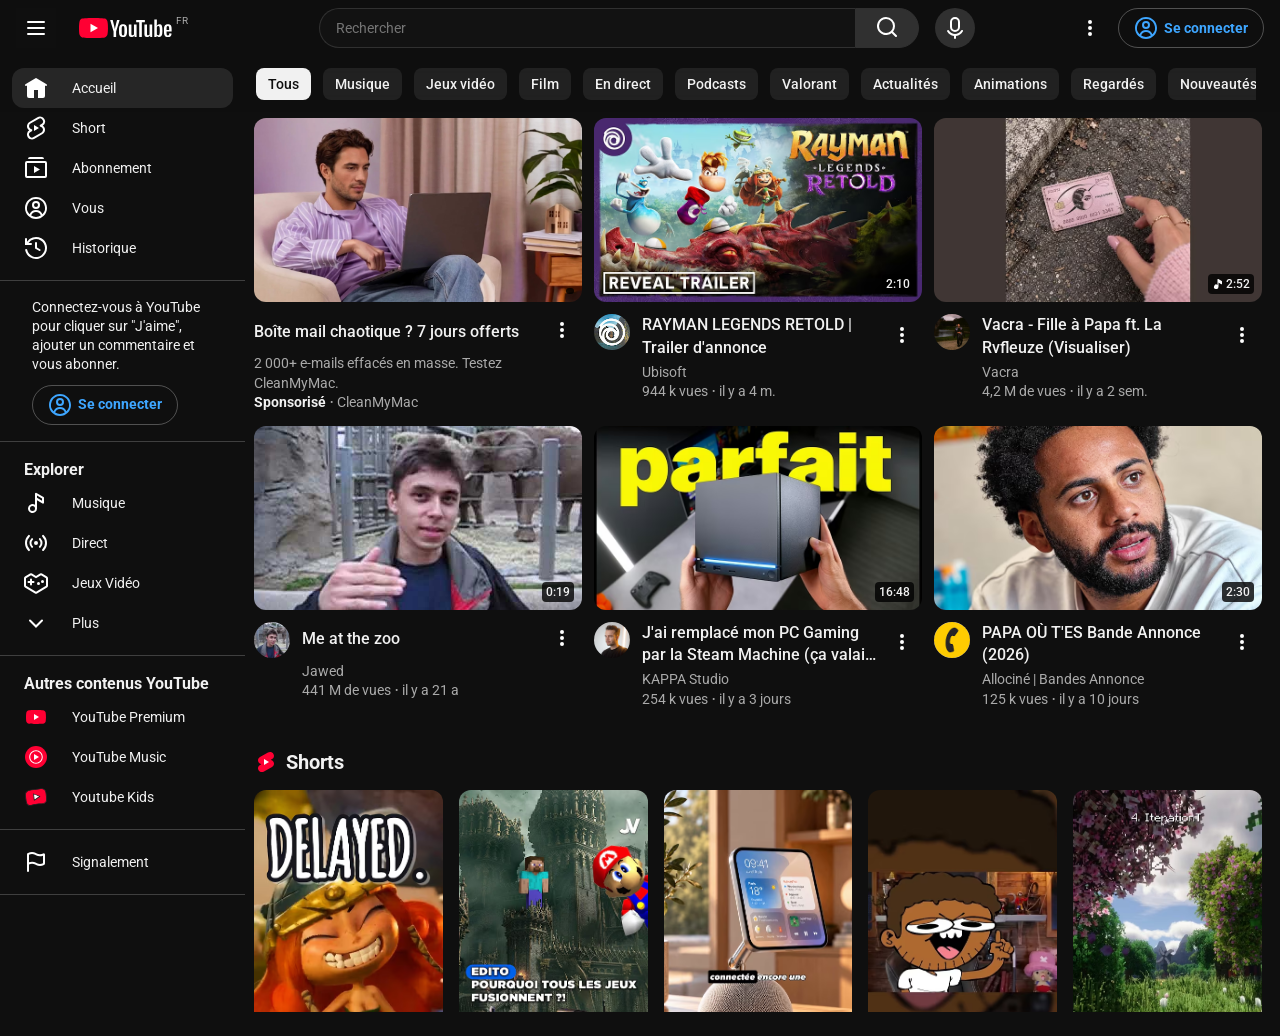
==== index.html @ 0f65716e "Add files via upload" ====
<!DOCTYPE html>
<html lang="fr">
<head>
    <meta charset="UTF-8">
    <meta name="viewport" content="width=device-width, initial-scale=1.0">
    <title>YouTube</title>
    <link rel="stylesheet" href="css/style.css">
    <link rel="icon" href="img/favicon.png">
</head>
<body>
    <!--HEADER-->
    <header>
        <div class="start">
            <button class="hamburger"><img class="img" src="img/icons/hamburger.svg"></button>
            <a class="logo" href="index.html"><img src="img/logo.svg"><span id="logo">FR</span></a>
        </div>
        <div class="center">
            <div class="search">
                <input class="InputBox" type="search" placeholder="Rechercher">
                <button class="SearchButton"><img class="SearchIcon" src="img/icons/recherche.svg"></button>
            </div>
            <button class="voice"><img class="img micro" src="img/icons/micro.svg"></button>
        </div>
        <div class="end">
            <button class="menu"><img src="img/icons/3tipoint.svg"></button>
            <button class="connexion"><img class="img seconnecter" src="img/icons/connexion.svg">Se connecter</button>
        </div>
    </header>
    <!-- ASIDE-->
    <div>
        <aside >
            <nav aria-label="Navigation principale">
                <section class="section">
                    <a href="" class="icon first">
                        <img class="nav" src="img/icons/accueil.svg"><span class="titre" >Accueil</span>
                    </a>
                    <a href="" class="icon">
                        <img class="nav" src="img/icons/short.svg"><span class="titre" >Short</span>
                    </a>
                    <a href="" class="icon">
                        <img class="nav" src="img/icons/abonnement.svg"><span class="titre" >Abonnement</span>
                    </a>
                    <a href="" class="icon">
                        <img class="nav"src="img/icons/vous.svg"><span class="titre" >Vous</span>
                    </a>
                    <a href="" class="icon">
                        <img class="nav" src="img/icons/historique.svg"><span class="titre" >Historique</span>
                    </a>
                </section>
                <section class="signin-promo">
                    <span class="promo">Connectez-vous à YouTube pour cliquer sur "J'aime", ajouter un commentaire et vous abonner.</span>
                    <button class="connexion promo"><img class="img seconnecter" src="img/icons/connexion.svg">Se connecter</button>
                </section>
                <section class="section">
                    <h3 class="haut">Explorer</h3>
                    <a href="" class="icon">
                        <img class="nav" src="img/icons/musique.svg"><span class="titre" >Musique</span>
                    </a>
                    <a href="" class="icon">
                        <img class="nav"src="img/icons/direct.svg"><span class="titre" >Direct</span>
                    </a>
                    <a href="" class="icon"> 
                        <img class="nav" src="img/icons/jeu-video.svg" ><span class="titre" >Jeux Vidéo</span>
                    </a>
                    
                    <a href="" class="icon ItemHidden">
                        <img class="nav" src="img/icons/actualite.svg"><span class="titre" >Actualités</span>
                    </a>
                    <a href="" class="icon ItemHidden">
                        <img class="nav" src="img/icons/sport.svg"><span class="titre" >Sport</span>
                    </a>
                    <a href="" class="icon ItemHidden">
                        <img class="nav" src="img/icons/savoir-culture.svg"><span class="titre" >Savoir & Culture</span>
                    </a>
                    <a href="" class="icon ItemHidden">
                        <img class="nav" src="img/icons/jeux-integrer.svg"><span class="titre" >Jeux Intégrés</span>
                    </a>
                    <a href="" class="icon ItemHidden">
                        <img class="nav" src="img/icons/souscription.svg"><span class="titre" >Souscriptions</span>
                    </a>

                    <button id="toggle" class="icon toggle-button">
                        <img class="nav" id="toggle-icon" src="img/icons/plus.svg"><span class="titre" id="toggle-text">Plus</span>
                    </button>

                </section>
                <section class="section">
                    <h3 class="haut">Autres contenus YouTube</h3>
                    <a href="" class="icon">
                        <img class="nav" src="img/icons/premium.svg"><span class="titre" >YouTube Premium</span>
                    </a>
                    <a href="" class="icon">
                        <img class="nav" src="img/icons/music.svg"><span class="titre" >YouTube Music</span>
                    </a>
                    <a href="" class="icon">
                        <img class="nav" src="img/icons/kids.svg"><span class="titre" >Youtube Kids</span>
                    </a>
                </section>
                <section class="section">
                    <a href="" class="icon">
                        <img class="nav" src="img/icons/signialement.svg"><span class="titre" >Signalement</span>
                    </a>
                </section>
            </nav>
            <!-- FOOTER-->
            <footer >
                <nav aria-label="Liens de bas de page.">
                    <div id="link-primary">
                        <a href="https://about.youtube/">Présentation</a>
                        <a href="https://blog.youtube/">Presse</a>
                        <a href="https://www.youtube.com/howyoutubeworks/copyright/">Droits d'auteur</a>
                        <a href="https://www.youtube.com/t/contact_us/">Nous contacter</a>
                        <a href="https://www.youtube.com/creators/">Créateurs</a>
                        <a href="https://consent.google.com/m?continue=https://business.google.com/en-all/ad-solutions/youtube-ads/&gl=RE&m=0&pc=acm&cm=2&hl=en-US&src=1">Publicité</a>
                        <a href="https://developers.google.com/youtube?hl=fr">Développeurs</a>
                    </div>
                    <div id="link-secondary">
                        <a href="https://www.youtube.com/t/terms">Conditions d'utilisation</a>
                        <a href="https://policies.google.com/privacy?hl=fr">Confidentialité</a>
                        <a href="https://www.youtube.com/howyoutubeworks/our-policies/">Règles et sécurité</a>
                        <a href="https://www.youtube.com/howyoutubeworks/?utm_campaign=ytgen&utm_source=ythp&utm_medium=LeftNav&utm_content=txt&u=https%3A%2F%2Fwww.youtube.com%2Fhowyoutubeworks%3Futm_source%3Dythp%26utm_medium%3DLeftNav%26utm_campaign%3Dytgen">Premiers pas sur YouTube</a>
                        <a href="https://www.youtube.com/new">Tester de nouvelles fonctionnalités</a>
                    </div>
                    <div id="copyright">
                        <a style="display:inline" >© 2026 Google LLC</a>
                    </div>

                </nav>
            </footer>
        </aside>
        <div class="filtre">
            <div class="paquette-de-chips">
                <button class="chip active" href="#">Tous</button>
                <button class="chip" href="#" >Musique</button>
                <button class="chip">Jeux vidéo</button>
                <button class="chip">Film</button>
                <button class="chip">En direct</button>
                <button class="chip">Podcasts</button>
                <button class="chip">Valorant</button>
                <button class="chip">Actualités</button>
                <button class="chip">Animations</button>
                <button class="chip">Regardés</button>
                <button class="chip">Nouveautés pour vous</button>
                <button class="chip">Histoire</button>
                <button class="chip">Gadgets</button>
                <button class="chip">Comédies</button>
                <button class="chip">Tourisme</button>
                <button class="chip">Voitures</button>
                <button class="chip">Sciences</button>
                <button class="chip">Temps</button>
                <button class="chip">Publiées récemment</button>
            </div>
        </div>

        <!-- --------------- MAIN --------------- -->
        <main>
            <div class="grid">
                <!-- video 1 -->
                <article class="carte-de-video">
                    <div class="minia-container">
                        <img class="minia" src="img/miniatures/unnamed.jpg" alt="Miniature vidéo">
                        <span class="temps"></span>
                    </div>
                    <div class="video-info">
                        <div class="video-details">
                            <span class="video-title">
                                <a href="#">Boîte mail chaotique ? 7 jours offerts</a>
                                <img class="fleur" src="/img/icons/3tipoint.svg">
                            </span>
                            <a href="#" class="channel-name">2 000+ e-mails effacés en masse. Testez CleanMyMac.</a>
                            <div class="video-metadata">
                                <span class="sponsor">Sponsorisé</span>
                                <span class="point">•</span>
                                <span>CleanMyMac</span>
                            </div>
                        </div>
                    </div>
                </article>
                <!-- video 2 -->
                <article class="carte-de-video">
                    <div class="minia-container" data-preview="media/Trailer.mp4">
                        <img class="minia" src="img/miniatures/2_7BQ9hLGkk&t=4s-rayman-legends-retold-hq720.jpg" alt="Miniature vidéo">
                        <span class="temps">2:10</span>
                    </div>
                    <div class="video-info">
                        <a href="#" class="channel-avatar">
                            <img src="img/chaine/ubisoft.jpg" alt="Avatar chaîne">
                        </a>
                        <div class="video-details">
                            <span class="video-title">
                                <a href="#">RAYMAN LEGENDS RETOLD | Trailer d'annonce</a>
                                <img class="fleur" src="/img/icons/3tipoint.svg">
                            </span>
                            <a href="#" class="channel-name">Ubisoft</a>
                            <div class="video-metadata">
                                <span>944 k vues</span>
                                <span class="point">•</span>
                                <span>il y a 4 m.</span>
                            </div>
                        </div>
                    </div>
                </article>
                <!-- video 3 -->
                <article class="carte-de-video">
                    <div class="minia-container" data-preview="media/Vacra - Fille à Papa ft. La Rvfleuze (Visualiser).mp4">
                        <img class="minia" src="img/miniatures/IO_GLvVB5Vc&list=RDIO_GLvVB5Vc&start_radio=1-fille-a-papa-hq720.jpg" alt="Miniature vidéo">
                        <span class="temps"><img class="video-type" src="img/icons/musique_active.svg">2:52</span>
                    </div>
                    <div class="video-info">
                        <a href="#" class="channel-avatar">
                            <img src="img/chaine/vacra.jpg" alt="Avatar chaîne">
                        </a>
                        <div class="video-details">
                            <span class="video-title">
                                <a href="#">Vacra - Fille à Papa ft. La Rvfleuze (Visualiser)</a>
                                <img class="fleur" src="/img/icons/3tipoint.svg">
                            </span>
                            <a href="#" class="channel-name">Vacra</a>
                            <div class="video-metadata">
                                <span>4,2 M de vues</span>
                                <span class="point">•</span>
                                <span>il y a 2 sem.</span>
                            </div>
                        </div>
                    </div>
                </article>
                <!-- video 4 -->
                <article class="carte-de-video">
                    <div class="minia-container" data-preview="media/Me at the Zoo.mp4">
                        <img class="minia" src="img/miniatures/jNQXAC9IVRw-me-at-the-zoo-hqdefault.jpg" alt="Miniature vidéo">
                        <span class="temps">0:19</span>
                    </div>
                    <div class="video-info">
                        <a href="#" class="channel-avatar">
                            <img src="img/chaine/me-at-the-zoo.jpg" alt="Avatar chaîne">
                        </a>
                        <div class="video-details">
                            <span class="video-title">
                                <a href="#">Me at the zoo</a>
                                <img class="fleur" src="/img/icons/3tipoint.svg">
                            </span>
                            <a href="#" class="channel-name">Jawed</a>
                            <div class="video-metadata">
                                <span>441 M de vues</span>
                                <span class="point">•</span>
                                <span>il y a 21 a</span>
                            </div>
                        </div>
                    </div>
                </article>
                <!-- video 5 -->
                <article class="carte-de-video">
                    <div class="minia-container" data-preview="media/Remplacement PC Gaming par Steam Machine.mp4">
                        <img class="minia" src="img/miniatures/kwdf5LD55ag&t=123s-jai-remplacé-mon-pc-par-la-steam-machine-hq720.jpg" alt="Miniature vidéo">
                        <span class="temps">16:48</span>
                    </div>
                    <div class="video-info">
                        <a href="#" class="channel-avatar">
                            <img src="img/chaine/kappa.jpg" alt="Avatar chaîne">
                        </a>
                        <div class="video-details">
                            <span class="video-title">
                                <a href="#">J'ai remplacé mon PC Gaming par la Steam Machine (ça valait le coup ?)</a>
                                <img class="fleur" src="/img/icons/3tipoint.svg">
                            </span>
                            <a href="#" class="channel-name">KAPPA Studio</a>
                            <div class="video-metadata">
                                <span>254 k vues</span>
                                <span class="point">•</span>
                                <span>il y a 3 jours</span>
                            </div>
                        </div>
                    </div>
                </article>
                <!-- video 6 -->
                <article class="carte-de-video">
                    <div class="minia-container" data-preview="media/PAPA OÙ TES Bande Annonce (2026).mp4">
                        <img class="minia" src="img/miniatures/qRabQPfzOng-papa-ou-tes-hq720.jpg" alt="Miniature vidéo">
                        <span class="temps">2:30</span>
                    </div>
                    <div class="video-info">
                        <a href="#" class="channel-avatar">
                            <img src="img/chaine/allociné.jpg" alt="Avatar chaîne">
                        </a>
                        <div class="video-details">
                            <span class="video-title">
                                <a href="#">PAPA OÙ T'ES Bande Annonce (2026)</a>
                                <img class="fleur" src="/img/icons/3tipoint.svg">
                            </span>
                            <a href="#" class="channel-name">Allociné | Bandes Annonce</a>
                            <div class="video-metadata">
                                <span>125 k vues</span>
                                <span class="point">•</span>
                                <span>il y a 10 jours</span>
                            </div>
                        </div>
                    </div>
                </article>
            </div>
            <section class="shorts-section">
                    <!-- En-tête de la section Shorts -->
                    <div class="shorts-header">
                        <div class="shorts-title">
                            <img class="shorts-icon" src="img/icons/shortcolor.svg" alt="Shorts">
                            <h2>Shorts</h2>
                        </div>
                    </div>

                    <!-- Grille des 5 Shorts -->
                    <div class="shorts-grid">
                        <!-- Short 1 -->
                        <article class="short-card">
                            <div class="short-thumbnail-container">
                                <img class="short-thumbnail" src="media/short/sardefault.avif" alt="Titre du Short">
                            </div>
                            <div class="short-info">
                                <h3 class="short-title">Rayman Legends Retold a été repoussé</h3>
                                <span class="short-views">49 k vues</span>
                            </div>
                        </article>

                        <!-- Short 2 -->
                        <article class="short-card">
                            <div class="short-thumbnail-container">
                                <img class="short-thumbnail" src="media/short/Sardefault YouTube.avif" alt="Titre du Short">
                            </div>
                            <div class="short-info">
                                <h3 class="short-title">Qui a mis du Minecraft dans mon Elden Ring ?</h3>
                                <span class="short-views">316 k vues</span>
                            </div>
                        </article>

                        <!-- Short 3 -->
                        <article class="short-card">
                            <div class="short-thumbnail-container">
                                <img class="short-thumbnail" src="media/short/Oardefault 405x720.avif" alt="Titre du Short">
                            </div>
                            <div class="short-info">
                                <h3 class="short-title">Keynote Apple le 13 octobre pour le HomePad, le HomePod mini 2 et l’Apple TV 4K 2026 ?…</h3>
                                <span class="short-views">67 k vues</span>
                            </div>
                        </article>

                        <!-- Short 4 -->
                        <article class="short-card">
                            <div class="short-thumbnail-container">
                                <img class="short-thumbnail" src="media/short/oar2 405x720.avif" alt="Titre du Short">
                            </div>
                            <div class="short-info">
                                <h3 class="short-title">#animation</h3>
                                <span class="short-views">1,9 k de vues</span>
                            </div>
                        </article>

                        <!-- Short 5 -->
                        <article class="short-card">
                            <div class="short-thumbnail-container">
                                <img class="short-thumbnail" src="media/short/Oardefault 576x720.avif" alt="Titre du Short">
                            </div>
                            <div class="short-info">
                                <h3 class="short-title">Which Shader Is the Best?…</h3>
                                <span class="short-views">287 k vues</span>
                            </div>
                        </article>
                    </div>
            </section>
            <div class="grid">
                <!-- video 7 -->
                <article class="carte-de-video">
                    <div class="minia-container" data-preview="media/7.mp4">
                        <img class="minia" src="img/miniatures/Squeeze.avif" alt="Miniature vidéo">
                        <span class="temps">16:30</span>
                    </div>
                    <div class="video-info">
                        <a href="#" class="channel-avatar">
                            <img src="img/chaine/squeezepp.jpg" alt="Avatar chaîne">
                        </a>
                        <div class="video-details">
                            <span class="video-title">
                                <a href="#">ON DEVIENT LES BARONS DE LA VILLE (Schedule I)</a>
                                <img class="fleur" src="/img/icons/3tipoint.svg">
                            </span>
                            <a href="#" class="channel-name">SQUEEZE GAMING</a>
                            <div class="video-metadata">
                                <span>1,6 M de vues</span>
                                <span class="point">•</span>
                                <span>il y a 1 a</span>
                            </div>
                        </div>
                    </div>
                </article>
                <!-- video 8 -->
                <article class="carte-de-video">
                    <div class="minia-container" data-preview="media/8.mp4">
                        <img class="minia" src="img/miniatures/wnakil.avif" alt="Miniature vidéo">
                        <span class="temps">18:49</span>
                    </div>
                    <div class="video-info">
                        <a href="#" class="channel-avatar">
                            <img src="img/chaine/wankilpp.jpg" alt="Avatar chaîne">
                        </a>
                        <div class="video-details">
                            <span class="video-title">
                                <a href="#">LES PIRES SUJETS DE CONVERSATION POSSIBLE (Apocalypter)</a>
                                <img class="fleur" src="/img/icons/3tipoint.svg">
                            </span>
                            <a href="#" class="channel-name">Wankil Studio - Laink et Terracid</a>
                            <div class="video-metadata">
                                <span>395 k vues</span>
                                <span class="point">•</span>
                                <span>il y a 19 h</span>
                            </div>
                        </div>
                    </div>
                </article>
                <!-- video 9 -->
                <article class="carte-de-video">
                    <div class="minia-container" data-preview="media/9.mp4">
                        <img class="minia" src="img/miniatures/konbini.avif" alt="Miniature vidéo">
                        <span class="temps">15:03</span>
                    </div>
                    <div class="video-info">
                        <a href="#" class="channel-avatar">
                            <img src="img/chaine/kpnbinipp.jpg" alt="Avatar chaîne">
                        </a>
                        <div class="video-details">
                            <span class="video-title">
                                <a href="#">Mister V n'est pas vraiment celui que vous croyez</a>
                                <img class="fleur" src="/img/icons/3tipoint.svg">
                            </span>
                            <a href="#" class="channel-name">Konbini</a>
                            <div class="video-metadata">
                                <span>430 k de vues</span>
                                <span class="point">•</span>
                                <span>il y a 2 m.</span>
                            </div>
                        </div>
                    </div>
                </article>
                <!-- video 10 -->
                <article class="carte-de-video">
                    <div class="minia-container" data-preview="media/10.mp4">
                        <img class="minia" src="img/miniatures/amixem.avif" alt="Miniature vidéo">
                        <span class="temps">32:57</span>
                    </div>
                    <div class="video-info">
                        <a href="#" class="channel-avatar">
                            <img src="img/chaine/amixempp.jpg" alt="Avatar chaîne">
                        </a>
                        <div class="video-details">
                            <span class="video-title">
                                <a href="#">ON TESTE LES PROMESSES DE PUBLICITÉS #6</a>
                                <img class="fleur" src="/img/icons/3tipoint.svg">
                            </span>
                            <a href="#" class="channel-name">Amixem</a>
                            <div class="video-metadata">
                                <span>4,8 M de vues</span>
                                <span class="point">•</span>
                                <span>il y a 3 m.</span>
                            </div>
                        </div>
                    </div>
                </article>
                <!-- video 11 -->
                <article class="carte-de-video">
                    <div class="minia-container" data-preview="media/11.mp4">
                        <img class="minia" src="img/miniatures/mrbeast.avif" alt="Miniature vidéo">
                        <span class="temps">37:04</span>
                    </div>
                    <div class="video-info">
                        <a href="#" class="channel-avatar">
                            <img src="img/chaine/mrbeastpp.jpg" alt="Avatar chaîne">
                        </a>
                        <div class="video-details">
                            <span class="video-title">
                                <a href="#">Survis 30 Jours Attaché À Ton Ex, Gagne 250 000 $</a>
                                <img class="fleur" src="/img/icons/3tipoint.svg">
                            </span>
                            <a href="#" class="channel-name">MrBeast</a>
                            <div class="video-metadata">
                                <span>256 M vues</span>
                                <span class="point">•</span>
                                <span>il y a 1 a.</span>
                            </div>
                        </div>
                    </div>
                </article>
                <!-- video 12 -->
                <article class="carte-de-video">
                    <div class="minia-container" data-preview="media/12.mp4">
                        <img class="minia" src="img/miniatures/squeeze1.avif" alt="Miniature vidéo">
                        <span class="temps">23:36</span>
                    </div>
                    <div class="video-info">
                        <a href="#" class="channel-avatar">
                            <img src="img/chaine/squeeze1.jpg" alt="Avatar chaîne">
                        </a>
                        <div class="video-details">
                            <span class="video-title">
                                <a href="#">Ce dictateur a vraiment existé et on dirait une blague</a>
                                <img class="fleur" src="/img/icons/3tipoint.svg">
                            </span>
                            <a href="#" class="channel-name">SQUEEZE</a>
                            <div class="video-metadata">
                                <span>10 M vues</span>
                                <span class="point">•</span>
                                <span>il y a 2 a.</span>
                            </div>
                        </div>
                    </div>
                </article>
            </div>
            <div class="grid">
                <!-- video 13 -->
                <article class="carte-de-video">
                    <div class="minia-container" data-preview="media/13.mp4">
                        <img class="minia" src="img/miniatures/13.avif" alt="Miniature vidéo">
                        <span class="temps">19:17</span>
                    </div>
                    <div class="video-info">
                        <a href="#" class="channel-avatar">
                            <img src="img/chaine/13.jpg" alt="Avatar chaîne">
                        </a>
                        <div class="video-details">
                            <span class="video-title">
                                <a href="#">Les PIRES TRAHISONS du JEU VIDÉO 😈</a>
                                <img class="fleur" src="/img/icons/3tipoint.svg">
                            </span>
                            <a href="#" class="channel-name">Trash Bandicoot</a>
                            <div class="video-metadata">
                                <span>244 k vues</span>
                                <span class="point">•</span>
                                <span>il y a 1 jours</span>
                            </div>
                        </div>
                    </div>
                </article>
                <!-- video 14 -->
                <article class="carte-de-video">
                    <div class="minia-container" data-preview="media/14.mp4">
                        <img class="minia" src="img/miniatures/14.avif" alt="Miniature vidéo">
                        <span class="temps">17:08</span>
                    </div>
                    <div class="video-info">
                        <a href="#" class="channel-avatar">
                            <img src="img/chaine/14.jpg" alt="Avatar chaîne">
                        </a>
                        <div class="video-details">
                            <span class="video-title">
                                <a href="#">ON DOIT PAS RIRE À NOS LIKES SUR TIKTOK 💀😭 (c'était trop dur)</a>
                                <img class="fleur" src="/img/icons/3tipoint.svg">
                            </span>
                            <a href="#" class="channel-name">Tsuku Live</a>
                            <div class="video-metadata">
                                <span>140 k vues</span>
                                <span class="point">•</span>
                                <span>il y a 5 jours</span>
                            </div>
                        </div>
                    </div>
                </article>
                <!-- video 15 -->
                <article class="carte-de-video">
                    <div class="minia-container" data-preview="media/15.mp4">
                        <img class="minia" src="img/miniatures/15.avif" alt="Miniature vidéo">
                        <span class="temps">17:31</span>
                    </div>
                    <div class="video-info">
                        <a href="#" class="channel-avatar">
                            <img src="img/chaine/15.jpg" alt="Avatar chaîne">
                        </a>
                        <div class="video-details">
                            <span class="video-title">
                                <a href="#">L'émulation sur Switch a franchi un ENORME cap (Tico)</a>
                                <img class="fleur" src="/img/icons/3tipoint.svg">
                            </span>
                            <a href="#" class="channel-name">MELVIL</a>
                            <div class="video-metadata">
                                <span>49 k de vues</span>
                                <span class="point">•</span>
                                <span>il y a 5 jours</span>
                            </div>
                        </div>
                    </div>
                </article>
                <!-- video 16 -->
                <article class="carte-de-video">
                    <div class="minia-container" data-preview="">
                        <img class="minia" src="img/miniatures/16.avif" alt="Miniature vidéo">
                        <span class="temps">37:14</span>
                    </div>
                    <div class="video-info">
                        <a href="#" class="channel-avatar">
                            <img src="img/chaine/16.jpg" alt="Avatar chaîne">
                        </a>
                        <div class="video-details">
                            <span class="video-title">
                                <a href="#">Lamborghini Aventador SV : Le poids d'une lignée</a>
                                <img class="fleur" src="/img/icons/3tipoint.svg">
                            </span>
                            <a href="#" class="channel-name">Sylvain Lyve</a>
                            <div class="video-metadata">
                                <span>1,4 M de vues</span>
                                <span class="point">•</span>
                                <span>il y a 1 a</span>
                            </div>
                        </div>
                    </div>
                </article>
                <!-- video 17 -->
                <article class="carte-de-video">
                    <div class="minia-container" data-preview="media/17.mp4">
                        <img class="minia" src="img/miniatures/17.avif" alt="Miniature vidéo">
                        <span class="temps">12:46</span>
                    </div>
                    <div class="video-info">
                        <a href="#" class="channel-avatar">
                            <img src="img/chaine/17.jpg" alt="Avatar chaîne">
                        </a>
                        <div class="video-details">
                            <span class="video-title">
                                <a href="#">J’ai passé 500 heures à chercher un intérêt à cet iPhone</a>
                                <img class="fleur" src="/img/icons/3tipoint.svg">
                            </span>
                            <a href="#" class="channel-name">Nightech</a>
                            <div class="video-metadata">
                                <span>1,5 k vues</span>
                                <span class="point">•</span>
                                <span>il y a 1 h</span>
                            </div>
                        </div>
                    </div>
                </article>
                <!-- video 18 -->
                <article class="carte-de-video">
                    <div class="minia-container" data-preview="media/18.mp4">
                        <img class="minia" src="img/miniatures/18.avif" alt="Miniature vidéo">
                        <span class="temps"><img class="video-type" src="img/icons/musique_active.svg">1:01</span>
                    </div>
                    <div class="video-info">
                        <a href="#" class="channel-avatar">
                            <img src="img/chaine/18.jpg" alt="Avatar chaîne">
                        </a>
                        <div class="video-details">
                            <span class="video-title">
                                <a href="#">TVアニメ『ニセモノの錬金術師』ティザーPV</a>
                                <img class="fleur" src="/img/icons/3tipoint.svg">
                            </span>
                            <a href="#" class="channel-name">KADOKAWAanime</a>
                            <div class="video-metadata">
                                <span>1,3 M vues</span>
                                <span class="point">•</span>
                                <span>il y a 13 jours</span>
                            </div>
                        </div>
                    </div>
                </article>
            </div>
            <div class="grid">
                <!-- video 19 -->
                <article class="carte-de-video">
                    <div class="minia-container" data-preview="media/19.mp4">
                        <img class="minia" src="img/miniatures/19.avif" alt="Miniature vidéo">
                        <span class="temps">16:44</span>
                    </div>
                    <div class="video-info">
                        <a href="#" class="channel-avatar">
                            <img src="img/chaine/19.jpg" alt="Avatar chaîne">
                        </a>
                        <div class="video-details">
                            <span class="video-title">
                                <a href="#">TOP 20+ Minecraft Mods for 26.2 & Older (NeoForge/Fabric) | August 2026 16 minutes</a>
                                <img class="fleur" src="/img/icons/3tipoint.svg">
                            </span>
                            <a href="#" class="channel-name">EnderVerse</a>
                            <div class="video-metadata">
                                <span>110 k vues</span>
                                <span class="point">•</span>
                                <span>il y a 1 m.</span>
                            </div>
                        </div>
                    </div>
                </article>
                <!-- video 20 -->
                <article class="carte-de-video">
                    <div class="minia-container" data-preview="4">
                        <img class="minia" src="img/miniatures/20.avif" alt="Miniature vidéo">
                        <span class="temps">16:08</span>
                    </div>
                    <div class="video-info">
                        <a href="#" class="channel-avatar">
                            <img src="img/chaine/16.jpg" alt="Avatar chaîne">
                        </a>
                        <div class="video-details">
                            <span class="video-title">
                                <a href="#">Honda NSX : Merci Ayrton Senna</a>
                                <img class="fleur" src="/img/icons/3tipoint.svg">
                            </span>
                            <a href="#" class="channel-name">Sylvain Lyve</a>
                            <div class="video-metadata">
                                <span>1 M vues</span>
                                <span class="point">•</span>
                                <span>il y a 1 a.</span>
                            </div>
                        </div>
                    </div>
                </article>
                <!-- video 21 -->
                <article class="carte-de-video">
                    <div class="minia-container" data-preview="media/21.mp4">
                        <img class="minia" src="img/miniatures/21.avif" alt="Miniature vidéo">
                        <span class="temps"><img class="video-type" src="img/icons/musique_active.svg">2:37</span>
                    </div>
                    <div class="video-info">
                        <a href="#" class="channel-avatar">
                            <img src="img/chaine/21.jpg" alt="Avatar chaîne">
                        </a>
                        <div class="video-details">
                            <span class="video-title">
                                <a href="#">Nobunaga</a>
                                <img class="fleur" src="/img/icons/3tipoint.svg">
                            </span>
                            <a href="#" class="channel-name">Soul - Topic</a>
                            <div class="video-metadata">
                                <span>332 k de vues</span>
                                <span class="point">•</span>
                                <span>il y a 4 m.</span>
                            </div>
                        </div>
                    </div>
                </article>
                <!-- video 22 -->
                <article class="carte-de-video">
                    <div class="minia-container" data-preview="media/22.mp4">
                        <img class="minia" src="img/miniatures/22.avif" alt="Miniature vidéo">
                        <span class="temps"><img class="video-type" src="img/icons/musique_active.svg">2:29</span>
                    </div>
                    <div class="video-info">
                        <a href="#" class="channel-avatar">
                            <img src="img/chaine/22.jpg" alt="Avatar chaîne">
                        </a>
                        <div class="video-details">
                            <span class="video-title">
                                <a href="#">La Mano 1.9 - CHANEL (Clip Officiel)</a>
                                <img class="fleur" src="/img/icons/3tipoint.svg">
                            </span>
                            <a href="#" class="channel-name">La Mano 1.9 - Officiel</a>
                            <div class="video-metadata">
                                <span>2,5 M de vues</span>
                                <span class="point">•</span>
                                <span>il y a 5 m.</span>
                            </div>
                        </div>
                    </div>
                </article>
                <!-- video 23 -->
                <article class="carte-de-video">
                    <div class="minia-container" data-preview="">
                        <img class="minia" src="img/miniatures/23.avif" alt="Miniature vidéo">
                        <span class="temps">26:37</span>
                    </div>
                    <div class="video-info">
                        <a href="#" class="channel-avatar">
                            <img src="img/chaine/16.jpg" alt="Avatar chaîne">
                        </a>
                        <div class="video-details">
                            <span class="video-title">
                                <a href="#">VTECH : Les voitures les PLUS DANGEREUSES ( encore )</a>
                                <img class="fleur" src="/img/icons/3tipoint.svg">
                            </span>
                            <a href="#" class="channel-name">Sylvain Lyve</a>
                            <div class="video-metadata">
                                <span>2,5 M vues</span>
                                <span class="point">•</span>
                                <span>il y a 10 m.</span>
                            </div>
                        </div>
                    </div>
                </article>
                <!-- video 24 -->
                <article class="carte-de-video">
                    <div class="minia-container" data-preview="">
                        <img class="minia" src="img/miniatures/24.avif" alt="Miniature vidéo">
                        <span class="temps">1:02:26</span>
                    </div>
                    <div class="video-info">
                        <a href="#" class="channel-avatar">
                            <img src="img/chaine/squeeze1.jpg" alt="Avatar chaîne">
                        </a>
                        <div class="video-details">
                            <span class="video-title">
                                <a href="#">QUI TROUVERA LE MEILLEUR CONTAINER ? (ft Freddy Gladieux, Mastu, Theodort, Billy) 1 heure et 2 minutes</a>
                                <img class="fleur" src="/img/icons/3tipoint.svg">
                            </span>
                            <a href="#" class="channel-name">SQUEEZIE</a>
                            <div class="video-metadata">
                                <span>7,6 M vues</span>
                                <span class="point">•</span>
                                <span>il y a 3 jours</span>
                            </div>
                        </div>
                    </div>
                </article>
            </div>
        </main>
    </div>
    
    <script>
        //Sa c pour le plus et moins
        const toggleBtn = document.getElementById('toggle');
        const toggleIcon = document.getElementById('toggle-icon');
        const toggleText = document.getElementById('toggle-text');
        const collapsibleItems = document.querySelectorAll('.ItemHidden');
        toggleBtn.addEventListener('click', (e) => {
            e.preventDefault();
            const isExpanded = toggleText.textContent === 'Moins';
            if (isExpanded) {
                collapsibleItems.forEach(item => item.classList.add('ItemHidden'));
                toggleText.textContent = 'Plus';
                toggleIcon.src = 'img/icons/plus.svg';
            } else {
                collapsibleItems.forEach(item => item.classList.remove('ItemHidden'));
                toggleText.textContent = 'Moins';
                toggleIcon.src = 'img/icons/moins.svg';
            }
        });
        // Sa c pour les clique de la nav de gauche 
        const navLinks = document.querySelectorAll('aside nav a.icon');

        navLinks.forEach(link => {
            link.addEventListener('click', function(e) {
                e.preventDefault(); 
                navLinks.forEach(item => item.classList.remove('first'));
                this.classList.add('first');
            });
        });

        //Version mini du Aside
        const hamburgerBtn = document.querySelector('.hamburger'); // button hamburger
        const asideMenu = document.querySelector('aside'); // balise aside
        const filtreDiv = document.querySelector('.filtre'); // class filtre
        const mainContent = document.querySelector('main'); // balise main

        hamburgerBtn.addEventListener('click', () => {
            asideMenu.classList.toggle('mini');
            filtreDiv.classList.toggle('mini');
            mainContent.classList.toggle('mini'); 
        });

        function handleResize() {
            if (window.innerWidth < 1100) { // ajoute la classe mini sous 1100px
                asideMenu.classList.add('mini');
                filtreDiv.classList.add('mini');
                mainContent.classList.add('mini'); 
            } else {
                asideMenu.classList.remove('mini');
                filtreDiv.classList.remove('mini');
                mainContent.classList.remove('mini'); 
            }
        }

        //Version micro du Aside
        function handleResizeResize() {
            if (window.innerWidth < 700) { // ajoute la classe mini sous 700px
                asideMenu.classList.add('micro');
                filtreDiv.classList.add('micro');
                mainContent.classList.add('micro'); 
            } else {
                asideMenu.classList.remove('micro');
                filtreDiv.classList.remove('micro');
                mainContent.classList.remove('micro'); 
            }
        }

        handleResizeResize();

        window.addEventListener('resize', handleResizeResize);

        handleResize();

        window.addEventListener('resize', handleResize);


        // Gestion de la sélection de la chip dans le paquette de chips
        const chips = document.querySelectorAll('.chip');

        chips.forEach(chip => {
            chip.addEventListener('click', () => {
                chips.forEach(c => c.classList.remove('active'));
                chip.classList.add('active');
            });
        });


        // Gestion de la mini video quand la sourit est sur la carte
        const HOVER_DELAY = 1000; 

        document.querySelectorAll('.carte-de-video').forEach(card => {
            let timer = null;
            let videoElement = null;

            const miniaContainer = card.querySelector('.minia-container');
            const previewSrc = miniaContainer ? miniaContainer.dataset.preview : null;

            if (!previewSrc) return;

            //sourit sur carte
            card.addEventListener('mouseenter', () => {
                // Lance le compte à rebours
                timer = setTimeout(() => {
                    videoElement = document.createElement('video');
                    videoElement.src = previewSrc;
                    videoElement.classList.add('preview-video');
                    videoElement.autoplay = true;
                    videoElement.muted = true; 
                    videoElement.loop = true;
                    videoElement.playsInline = true;

                    miniaContainer.appendChild(videoElement);
                }, HOVER_DELAY);
            });
            //sourit sort de la carte
            card.addEventListener('mouseleave', () => {

                clearTimeout(timer);

                if (videoElement) {
                    videoElement.pause();
                    videoElement.remove();
                    videoElement = null;
                }
            });
        });

    </script>

</body>
</html>
---- css/style.css ----
@import url('https://fonts.googleapis.com/css2?family=Roboto:ital,wght@0,100..900;1,100..900&display=swap');

/*---------BASE DU SITE---------*/
*{
    font-family: 'Roboto',sans-serif;
    border: none;
    text-decoration: none;
    margin: 0;
    padding: 0;
    box-sizing: border-box;
}

:root{
    --bg-color:#0f0f0f;
    --bg-color-header:#0f0f0fda;
    --secondary-bg-color:#ffffff00;
    --secondary-text-color: #aaaaaa;
    --primary-text-color: #f1f1f1;
    --hover-svg:#ffffff47;
    --InputBox-bg: #121212;
    --InputBorder: #303030;
    --svg-bg:#ffffff14;
    --connexion-button: #3ea6ff;
    --hover-connexion: #3ea5ff4b;
    --border-section:#fff3;
    --icon-hover: #ffffff1a;
    --icon-selection: #ffffff2a;


}

body{
    background-color: var(--bg-color);
}

img.img{
    background-color: var(--secondary-bg-color);
}



header{
    border: 0;
    background: var(--bg-color-header);
    backdrop-filter: blur(10px);
    height: 56px;
    padding: 0 16px;
    width: 100vw;
    display: flex;
    flex-direction: row;
    align-items: center;
    justify-content: space-between;
    position: fixed;
    top: 0;
    z-index: 1000; 
}

/*---------START---------*/
.start{
    display: flex;
    align-items: center;
    flex-direction: row;
}

.logo{
    cursor: pointer;
    height: 20px;
    width: 93px;
    padding: 18px 14px 18px 16px;
    margin-left: 30px;
    display: inline-flex;
    align-items: center;
    justify-content: center;
    position: relative;
    vertical-align: middle;
}

#logo{
    color: var(--secondary-text-color);
    margin: 14px 0px 0 4px;
    font-size: 10px;
    width: 40px;
    height: 40px;
}

.hamburger{
    width: 24px;
    height: 24px;
    color: var(--primary-text-color);
    width: 40px;
    height: 40px;
    padding: 8px;
    box-sizing: border-box;
    background-color: var(--bg-color);
}

.hamburger:hover{
    background-color: var(--hover-svg);
    border-radius: 50%;
}

/*---------CENTER---------*/

.center{
    flex: 0 1 732px;
    min-width: 0;
    display: flex;
    flex-direction: row;
    align-items: center;
}

.search{
    flex: 1;
    display: flex;
    position: relative;
    margin: 0 0 0 40px;
    padding: 0 4px;
    height: 40px;
}

.InputBox{
    box-shadow: none;
    position: relative;
    align-items: center;
    border: 1px solid;
    background-color: var(--InputBox-bg);
    border-color: var(--InputBorder);
    border-right: 0;
    border-radius: 40px 0 0 40px;
    margin-left: 32px;
    padding: 0 4px 0 16px;
    display: flex;
    flex: 1;
    cursor: text;
    outline: none;
    color: var(--primary-text-color);
    font-size: 0.875rem;
}


input[type="search"]::-webkit-search-cancel-button {
    -webkit-appearance: none;
    -webkit-font-smoothing: antialiased;
    display: none;
}


.SearchButton{
    border: 1px solid var(--InputBorder);
    background-color: var(--InputBorder);
    width: 64px;
    border-radius: 0 40px 40px 0;
    justify-content: center;
    padding: 0;
    margin: 0;
    color: inherit;
    cursor: pointer;
}

.voice:hover{
    background-color: var(--hover-svg);
}

.voice{
    min-width: 0;
    border-radius: 50%;
    width: 40px;
    height: 40px;
    padding: 0 16px;    
    display: inline-flex;
    align-items: center;
    justify-content: center;
    border-radius: 50%;
    background-color: var(--InputBorder);
    margin-left: 12px;
    cursor: pointer;
}

img.micro{
    width: 24px;
    height: 24px;
}


/*---------END---------*/
.end{
    display: flex;
    flex-direction: row;
    min-width: 225px;
    align-items: center;
    justify-content: flex-end;
}

.menu{
    color: var(--primary-text-color);
    outline: none;
    cursor: pointer;
    line-height: 1;
    padding: 8px;
    margin-right: 8px;
    width: 40px;
    height: 40px;
    background-color: transparent;
}

.connexion{
    padding: 0 15px;
    color: var(--connexion-button);
    position: relative;
    margin: 0;
    white-space: nowrap;
    min-width: 0;
    text-transform: none;
    font-weight: bold;
    line-height: 18px;
    border: none;
    cursor: pointer;
    outline-width: 0;
    box-sizing: border-box;
    background: none;
    text-decoration: none;
    display: flex;
    flex-direction: row;
    align-items: center;
    justify-content: center;
    height: 40px;
    font-size: 0.875rem;
    line-height: 40px;
    border-radius: 20px;
    border: 1px solid var(--hover-svg);
}

.connexion:hover{
    background-color: var(--hover-connexion);
    border: 1px solid var(--secondary-bg-color);
}

.seconnecter{
    margin-right: 6px;
}

div.link-primary{
    width: 100%;
}

/*---------ASIDE---------*/
aside{
    transition-duration: 0ms;
    touch-action: pan-y;
    width: 245px;
    position: absolute;
    flex: 1;
    display: flex;
    flex-direction: column;
    flex-basis: 0.000000001px;
    overflow-y: auto;
    scrollbar-color: transparent transparent;
    position: fixed;
    top: 56px;
    left: 0;
    height: calc(100vh - 56px);
    z-index: 100;
}

.nav{
    height: 24px;
    width: 24px;
    margin-right: 24px;
}

section.section{
    padding: 12px;
    border-bottom: 1px solid var(--border-section);
    display: block;

}


.icon{
    min-height: 40px;
    padding: 0 12px;
    align-items: center;
    cursor: pointer;
    box-sizing: border-box;
    outline: 0;
    display: flex;
    flex-direction: row;
    align-items: center;
    transition: background-color .2s ease, color .2s ease;
}

.icon:hover{
    background-color: var(--icon-hover);
    border-radius: 12px;
}

.first{
    background-color: var(--icon-hover);
    border-radius: 12px;
}

.first:hover{
    background-color: var(--icon-selection);
    border-radius: 12px;
}

/*---------First List SVG---------*/

.icon.first img[src*="accueil.svg"] {
    content: url("../img/icons/accueil_active.svg");
}
.icon.first img[src*="short.svg"] {
    content: url("../img/icons/short_active.svg");
}
.icon.first img[src*="abonnement.svg"] {
    content: url("../img/icons/abonnement_active.svg");
}
.icon.first img[src*="vous.svg"] {
    content: url("../img/icons/vous_active.svg");
}


.icon.first img[src*="musique.svg"] {
    content: url("../img/icons/musique_active.svg");
}
.icon.first img[src*="jeu-video.svg"] {
    content: url("../img/icons/jeu-video_active.svg");
}
.icon.first img[src*="actualite.svg"] {
    content: url("../img/icons/actualite_active.svg");
}
.icon.first img[src*="sport.svg"] {
    content: url("../img/icons/sport_active.svg");
}
.icon.first img[src*="savoir-culture.svg"] {
    content: url("../img/icons/savoir-culture_active.svg");
}

.icon.first img[src*="jeux-integrer.svg"] {
    content: url("../img/icons/jeux-integrer_active.svg");
}
.icon.first img[src*="souscription.svg"] {
    content: url("../img/icons/souscription_active.svg");
}

.icon.first img[src*="signialement.svg"] {
    content: url("../img/icons/signalement_active.svg");
}





span.titre{
    font-size: .9em;
    overflow: hidden;
    white-space: nowrap;
    text-overflow: ellipsis;
    flex: 1;
    flex-basis: 0px;
}


.signin-promo{
    border-bottom: 1px solid var(--border-section);
    display: inline-block;
    padding: 16px 32px;
}

span.titre{
    color: var(--primary-text-color);
    font-size: 0.875rem;
}

span.promo{
    color: var(--primary-text-color);
}


.promo{
    margin-top: 12px;
    font-size: .9em;
}

.haut{
    padding: 6px 12px 4px;
    margin: 0;
    font-size: 1em;
    color: var(--primary-text-color);
}

.ItemHidden {
    display: none;
}

.toggle-button {
    background: transparent;
    border: none;
    width: 100%;
    text-align: left;
    padding: 0 12px;
}

/*---------ASIDE FOOTER---------*/
#link-primary{
    padding: 16px 24px 0;
}

#link-primary>a{
    display: inline-block;
    text-decoration: none;
    color: var(--secondary-text-color);
    font-size: .9em;
}

#link-secondary{
    padding: 12px 24px 0;
}

#link-secondary>a{
    display: inline-block;
    text-decoration: none;
    color: var(--secondary-text-color);
    font-size: 14px;
}

#copyright{
    padding: 16px 24px;
    color: #717171;
    font-size: .7em;
}


/*---------ASIDE MINI/MICRO---------*/


aside.mini {
    width: 72px; 
    padding: 0 4px;
}

aside.micro {
    display: none;
}


aside.mini .icon {
    flex-direction: column;
    justify-content: center;
    height: 74px;
    padding: 16px 0 14px 0;
}


aside.mini .nav {
    margin-right: 0;
    margin-bottom: 6px;
}



aside.mini span.titre {
    font-size: 0.625rem;
    line-height: 14px;
    flex: none;
}


aside.mini .signin-promo,
aside.mini h3,
aside.mini .section:nth-child(n+2), 
aside.mini footer {
    display: none;
}


aside.mini + main {
    margin-left: 72px;
}


aside.mini .section:first-child .icon:nth-child(n+5) {
    display: none;
}

aside.mini .section {
    padding: 0;
    border-bottom: none;
}


/*---------FILTRE---------*/

.filtre {
    position: fixed;
    z-index: 90;
    background-color: var(--bg-color-header);
    backdrop-filter: blur(10px);
    padding: 12px 24px 12px 256px;
    top: 56px;
    width: 100vw;
}

.filtre.mini{
    padding: 12px 24px 12px 96px;
}

.filtre.micro{
    padding: 12px 24px 12px 12px;
}

.paquette-de-chips {
    display: flex;
    gap: 12px;
    overflow-x: auto;
}

.paquette-de-chips::-webkit-scrollbar {
    display: none;
}

/*---------style de chips dans le paquette---------*/
.chip {
    background-color: var(--svg-bg);
    color: var(--primary-text-color);
    padding: 6px 12px;
    font-size: 14px;
    cursor: pointer;
    flex-shrink: 0;
    position: relative;
    align-items: center;
    border: none;
    border-radius: 8px;
    display: inline-flex;
    height: 32px;
    min-width: 12px;
    white-space: nowrap;
    font-size: .875rem;
    font-weight: 500;
    transition: background-color .2s ease, color .2s ease;
}

.chip:hover {
    background-color: var(--icon-selection);
}

.chip.active {
    background-color: var(--primary-text-color);
    color: #0f0f0f;
}

.chip.active:hover {
    background-color: #ffffff;
}

/*---------MAIN---------*/

main{
    background-color: var(--bg-color); /*provisoire*/
    margin: 112px 12px 24px 248px;
    height: 100vh; /*provisoire*/
    grid-template-columns: repeat(3, 1fr);
    touch-action: pan-y;
    flex: 1;
    flex-basis: 0.000000001px;
    overflow-y: auto;
    scrollbar-color: transparent transparent;
    transition: margin-left 0.2s ease;
}

main.mini{
    margin: 112px 12px 24px 88px;
}

main.micro{
    margin: 112px 12px 24px 88px;
}

.grid{
    display: grid;
    grid-auto-flow: row;
    align-content: start;
    grid-template-columns: repeat(3, 1fr);
}

main.mini .grid{
    display: grid;
    grid-auto-flow: row;
    align-content: start;
    grid-template-columns: repeat(2, 1fr);
}

main.micro .grid{
    display: grid;
    grid-auto-flow: row;
    align-content: start;
    grid-template-columns: repeat(1, 1fr);
}



/*---------Structure des Cartes de Vidéo---------*/
.carte-de-video {
    display: flex;
    flex-direction: column;
    cursor: pointer;
    padding: .4em;
    height: 24vw;
}

.carte-de-video:hover{
    background-color: rgba(83, 42, 85, 0.395);
    border-radius: 12px;
}

main.mini .carte-de-video{
    min-width: 300px ;
    height: 38vw;
}


.minia-container {
    position: relative;
    width: 100%;
    aspect-ratio: 16 / 9;
    border-radius: 12px;
    overflow: hidden;
    background-color: #272727;
}

.minia-container video.preview-video {
    position: absolute;
    top: 0;
    left: 0;
    width: 100%;
    height: 100%;
    object-fit: cover;
    pointer-events: none; 
}

.minia-container img.minia {
    width: 100%;
    height: 100%;
    object-fit: cover;
    transition: transform 0.2s ease;
}


.temps {
    position: absolute;
    display: flex;
    align-items: center;
    bottom: 8px;
    right: 8px;
    background-color: rgba(0, 0, 0, 0.8);
    color: var(--primary-text-color);
    font-size: 12px;
    font-weight: 500;
    padding: 3px 4px;
    border-radius: 4px;
}

.video-type{
    width: 12px;
    height: 12px;
    margin-right: 2px;
}

/* Informations de la vidéo */
.video-info {
    display: flex;
    flex-direction: row;
    margin-top: 12px;
    gap: 12px;
}

.channel-avatar img {
    width: 36px;
    height: 36px;
    border-radius: 50%;
}

.video-details {
    display: flex;
    flex-direction: column;
    flex: 1;
}

.sponsor{
    color: var(--primary-text-color);
    font-weight: bold;
}


/* Titre limité à 2 lignes maximum (...) */
.video-title {
    font-size: 1rem;
    font-weight: 500;
    line-height: 1.4rem;
    margin-bottom: 4px;
    display: inline-flex;
    justify-content: space-between;
    align-items: center;
}

.video-title a {
    color: var(--primary-text-color);
    display: -webkit-box;
    -webkit-box-orient: vertical;
    line-clamp: 2; 
    -webkit-line-clamp: 2;
    overflow: hidden;
    text-overflow: ellipsis;
    margin-right: 3px;
}

.fleur{
    height: 40px;
    width: 40px;
    padding: 0 8px;
    margin: -4px 0 0 0;
}

.fleur:hover{
    background-color: var(--InputBorder);
    border-radius: 50%;
}

.channel-name, 
.video-metadata {
    font-size: 0.875rem;
    color: var(--secondary-text-color);
    line-height: 1.2rem;
}

.channel-name:hover {
    color: var(--primary-text-color);
}

.video-metadata {
    display: flex;
    align-items: center;
    gap: 4px;
}

.point {
    font-size: 10px;
}



/*---------Shorts---------*/
.shorts-section {
    padding: 24px .4em;
    margin-bottom: 24px;


}

.shorts-header {
    display: flex;
    align-items: center;
    margin-bottom: 16px;
}

.shorts-title {
    display: flex;
    align-items: center;
    gap: 8px;
}

.shorts-icon {
    width: 24px;
    height: 24px;
}

.shorts-title h2 {
    color: var(--primary-text-color);
    font-size: 1.25rem;
    font-weight: 700;
}

/*---------Grille des 5 Shorts---------*/
.shorts-grid {
    display: grid;
    /* Force 5 colonnes de taille égale */
    grid-template-columns: repeat(5, 1fr);
    gap: 16px;
}

/*---------Carte Short Individuelle---------*/
.short-card {
    display: flex;
    flex-direction: column;
    cursor: pointer;
}

.short-thumbnail-container {
    position: relative;
    width: 100%;
    aspect-ratio: 2 / 3;
    border-radius: 12px;
    overflow: hidden;
    background-color: #272727;
}

.short-thumbnail {
    width: 100%;
    height: 100%;
    object-fit: cover;
    transition: transform 0.2s ease;
}

/*---------Informations sous le Short---------*/
.short-info {
    margin-top: 8px;
}

.short-title {
    color: var(--primary-text-color);
    font-size: 0.95rem;
    font-weight: 600;
    line-height: 1.3rem;
    margin-bottom: 4px;
    display: -webkit-box;
    -webkit-box-orient: vertical;
    -webkit-line-clamp: 2;
    line-clamp: 2;
    overflow: hidden;
    text-overflow: ellipsis;
}

.short-views {
    color: var(--secondary-text-color);
    font-size: 0.85rem;
}


@media (max-width: 1100px) {
    .shorts-grid {
        grid-template-columns: repeat(4, 1fr);
    }
    .short-card:nth-child(5) {
        display: none;
    }
}

@media (max-width: 850px) {
    .shorts-grid {
        grid-template-columns: repeat(3, 1fr);
    }
    .short-card:nth-child(4) {
        display: none;
    }
}
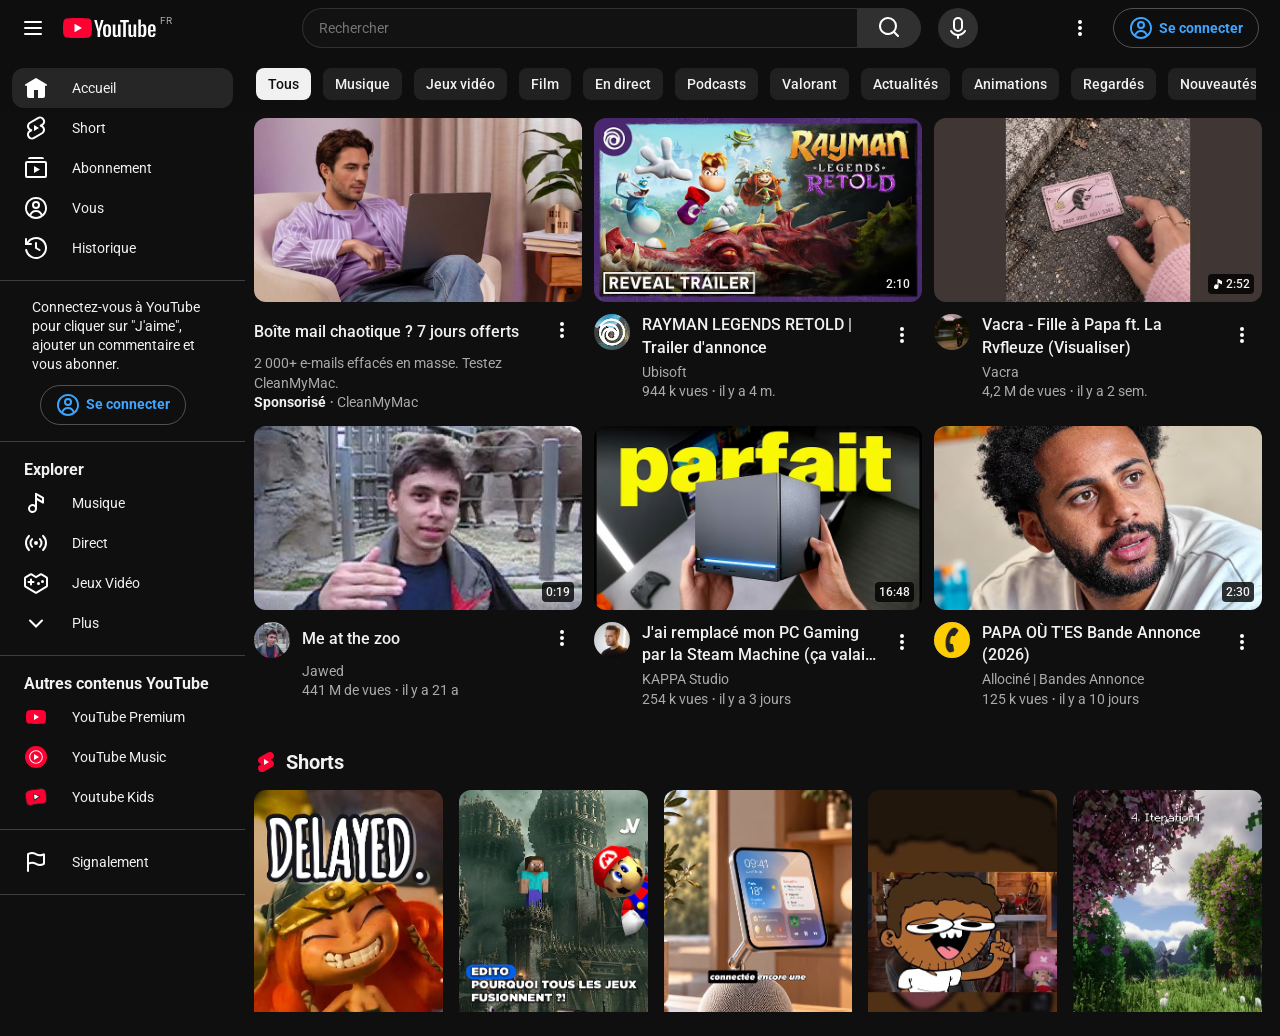
==== commit 760a4b7c: "Update image source paths and add body class toggles" ====
--- a/index.html
+++ b/index.html
@@ -840,11 +840,13 @@
         const asideMenu = document.querySelector('aside'); // balise aside
         const filtreDiv = document.querySelector('.filtre'); // class filtre
         const mainContent = document.querySelector('main'); // balise main
+        const bodyContent = document.querySelector('body');
 
         hamburgerBtn.addEventListener('click', () => {
             asideMenu.classList.toggle('mini');
             filtreDiv.classList.toggle('mini');
-            mainContent.classList.toggle('mini'); 
+            mainContent.classList.toggle('mini');
+            bodyContent.classList.toggle('mini');
         });
 
         function handleResize() {
@@ -852,10 +854,12 @@
                 asideMenu.classList.add('mini');
                 filtreDiv.classList.add('mini');
                 mainContent.classList.add('mini'); 
+                bodyContent.classList.add('mini');
             } else {
                 asideMenu.classList.remove('mini');
                 filtreDiv.classList.remove('mini');
                 mainContent.classList.remove('mini'); 
+                bodyContent.classList.remove('mini');
             }
         }
 
@@ -865,10 +869,12 @@
                 asideMenu.classList.add('micro');
                 filtreDiv.classList.add('micro');
                 mainContent.classList.add('micro'); 
+                bodyContent.classList.add('micro')
             } else {
                 asideMenu.classList.remove('micro');
                 filtreDiv.classList.remove('micro');
-                mainContent.classList.remove('micro'); 
+                mainContent.classList.remove('micro');
+                bodyContent.classList.remove('micro')
             }
         }
 
@@ -935,4 +941,4 @@
     </script>
 
 </body>
-</html>+</html>
--- a/css/style.css
+++ b/css/style.css
@@ -44,7 +44,7 @@
     background: var(--bg-color-header);
     backdrop-filter: blur(10px);
     height: 56px;
-    padding: 0 16px;
+    padding: 0 1vw;
     width: 100vw;
     display: flex;
     flex-direction: row;
@@ -66,8 +66,8 @@
     cursor: pointer;
     height: 20px;
     width: 93px;
-    padding: 18px 14px 18px 16px;
-    margin-left: 30px;
+    padding: 18px 14px 18px 14px;
+    margin-left: 1.4vw;
     display: inline-flex;
     align-items: center;
     justify-content: center;
@@ -91,7 +91,7 @@
     height: 40px;
     padding: 8px;
     box-sizing: border-box;
-    background-color: var(--bg-color);
+    background-color: transparent;
 }
 
 .hamburger:hover{
@@ -107,6 +107,10 @@
     display: flex;
     flex-direction: row;
     align-items: center;
+}
+
+body.mini .center{
+    flex: 0 1 532px;
 }
 
 .search{
@@ -117,6 +121,13 @@
     padding: 0 4px;
     height: 40px;
 }
+
+body.micro .search{
+    display: flex;
+    position: relative;
+    justify-content: flex-end;
+}
+
 
 .InputBox{
     box-shadow: none;
@@ -127,7 +138,7 @@
     border-color: var(--InputBorder);
     border-right: 0;
     border-radius: 40px 0 0 40px;
-    margin-left: 32px;
+    margin-left: 12px;
     padding: 0 4px 0 16px;
     display: flex;
     flex: 1;
@@ -135,6 +146,10 @@
     outline: none;
     color: var(--primary-text-color);
     font-size: 0.875rem;
+}
+
+body.micro .InputBox{
+    display: none;
 }
 
 
@@ -157,6 +172,13 @@
     cursor: pointer;
 }
 
+body.micro .SearchButton{
+    border: none;
+    width: 36px;
+    border-radius: 50%;
+    background-color: transparent;
+}
+
 .voice:hover{
     background-color: var(--hover-svg);
 }
@@ -172,8 +194,14 @@
     justify-content: center;
     border-radius: 50%;
     background-color: var(--InputBorder);
-    margin-left: 12px;
+    margin-left: 1vw;
     cursor: pointer;
+}
+
+body.micro .voice{
+    background-color: transparent;
+    margin-left: 0;
+    padding: 0 8px;
 }
 
 img.micro{
@@ -186,7 +214,7 @@
 .end{
     display: flex;
     flex-direction: row;
-    min-width: 225px;
+    min-width: 200px;
     align-items: center;
     justify-content: flex-end;
 }
@@ -197,7 +225,7 @@
     cursor: pointer;
     line-height: 1;
     padding: 8px;
-    margin-right: 8px;
+    margin-right: .4vw;
     width: 40px;
     height: 40px;
     background-color: transparent;
@@ -205,9 +233,9 @@
 
 .connexion{
     padding: 0 15px;
+    margin: 0 8px;
     color: var(--connexion-button);
     position: relative;
-    margin: 0;
     white-space: nowrap;
     min-width: 0;
     text-transform: none;
@@ -506,7 +534,7 @@
 }
 
 .filtre.micro{
-    padding: 12px 24px 12px 12px;
+    padding: 12px 18px 12px 18px;
 }
 
 .paquette-de-chips {
@@ -573,7 +601,7 @@
 }
 
 main.micro{
-    margin: 112px 12px 24px 88px;
+    margin: 112px 12px 24px 12px;
 }
 
 .grid{
@@ -616,6 +644,10 @@
 main.mini .carte-de-video{
     min-width: 300px ;
     height: 38vw;
+}
+
+main.micro .carte-de-video{
+    height: 75vw;
 }
 
 
